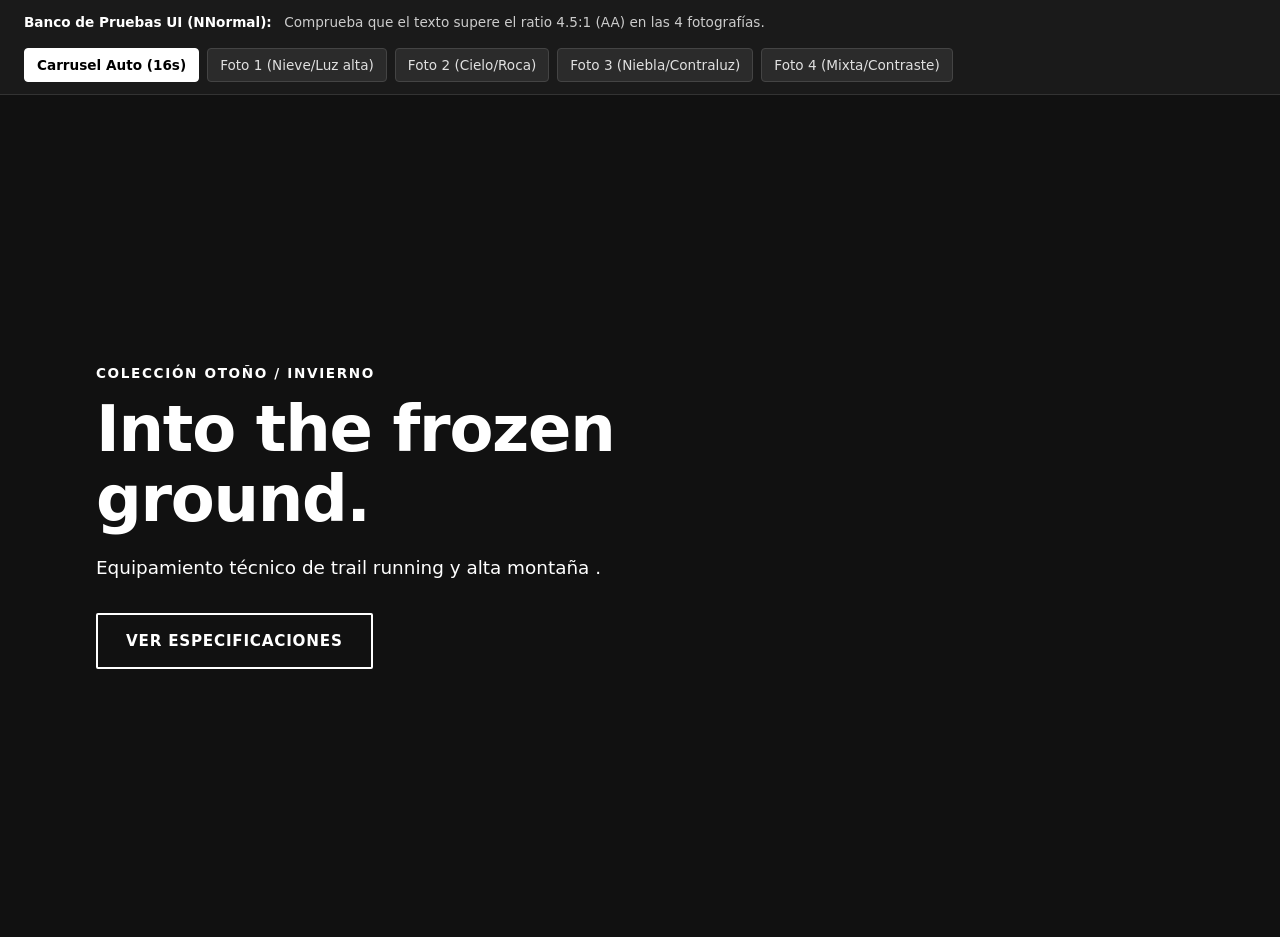
==== T2/CorreccionNNormal/index.html @ 73acdef5 "Trabajo de clase, terminar en casa" ====
<!DOCTYPE html>
<html lang="es">
<head>
  <meta charset="UTF-8">
  <meta name="viewport" content="width=device-width, initial-scale=1.0">
  <title>Reto Contraste UI — Caso NNormal (DIW)</title>
  <link rel="stylesheet" href="style00.css">
  <link rel="stylesheet" href="style01.css">
</head>
<body>

  <!-- PANEL DE CONTROL DEL LABORATORIO (Permite pausar o fijar cada foto sin JS) -->
  <header class="lab-toolbar" aria-label="Controles del escenario de pruebas">
    <div class="lab-toolbar__info">
      <strong>Banco de Pruebas UI (NNormal):</strong>
      <span>Comprueba que el texto supere el ratio 4.5:1 (AA) en las 4 fotografías.</span>
    </div>

    <fieldset class="lab-controls">
      <legend class="sr-only">Modo de visualización del fondo</legend>
      
      <label class="lab-control">
        <input type="radio" name="bg-mode" value="auto" checked>
        <span>Carrusel Auto (16s)</span>
      </label>
      <label class="lab-control">
        <input type="radio" name="bg-mode" value="1">
        <span>Foto 1 (Nieve/Luz alta)</span>
      </label>
      <label class="lab-control">
        <input type="radio" name="bg-mode" value="2">
        <span>Foto 2 (Cielo/Roca)</span>
      </label>
      <label class="lab-control">
        <input type="radio" name="bg-mode" value="3">
        <span>Foto 3 (Niebla/Contraluz)</span>
      </label>
      <label class="lab-control">
        <input type="radio" name="bg-mode" value="4">
        <span>Foto 4 (Mixta/Contraste)</span>
      </label>
    </fieldset>
  </header>

  <main>
    <!-- COMPONENTE HERO BANNER A INTERVENIR POR EL ALUMNO -->
    <section class="hero-banner" aria-labelledby="hero-title">
      
      <!-- Capas de fondo del carrusel CSS (4 fotografías reales de NNormal) -->
      <div class="hero-banner__Carousel" aria-hidden="true">
        <div class="hero-banner__slide slide-1"></div>
        <div class="hero-banner__slide slide-2"></div>
        <div class="hero-banner__slide slide-3"></div>
        <div class="hero-banner__slide slide-4"></div>
      </div>

      <!-- Bloque de contenido textual (Actualmente con problemas graves de contraste) -->
      <div class="hero-banner__content">
        <p class="hero-banner__eyebrow"><span>Colección Otoño / Invierno</span></p>
        
        <h1 id="hero-title" class="hero-banner__title">
          <span>Into the frozen ground.</span>
        </h1>
        
        <p class="hero-banner__description">
          <span>Equipamiento técnico de trail running y alta montaña .</span>
        </p>
        
        <div class="hero-banner__actions">
          <a href="#especificaciones" class="btn btn--outline">Ver especificaciones</a>
        </div>
      </div>

    </section>
  </main>

</body>
</html>
---- T2/CorreccionNNormal/style00.css ----
/* ==========================================================================
   1. CONFIGURACIÓN DE IMÁGENES Y VARIABLES BASE
   ========================================================================== */
:root {
  /* Docente: Puedes usar las rutas locales extraídas de NNormal o URLs directas */
  --img-slide-1: url('https://i.postimg.cc/7Yb33F3y/NN-landing-alpine-01-hero-ok-2000.avif'); 
  --img-slide-2: url('https://i.postimg.cc/02rYYTpB/NN-HP-Apparel-FW25-768.jpg');  
  --img-slide-3: url('https://i.postimg.cc/hPhLLkLF/NN-HP-Alpine-capsule-2000.avif');
  --img-slide-4: url('https://i.postimg.cc/SNj66BWT/NN-HP-Accessories-FW25-768.jpg');     

  --font-main: system-ui, -apple-system, BlinkMacSystemFont, "Segoe UI", Roboto, sans-serif;
  --color-white: #ffffff;
  --color-black: #111111;
}

* {
  box-sizing: border-box;
  margin: 0;
  padding: 0;
}

body {
  font-family: var(--font-main);
  background-color: var(--color-black);
  color: var(--color-white);
  line-height: 1.5;
}

.sr-only {
  position: absolute;
  width: 1px;
  height: 1px;
  overflow: hidden;
  clip: rect(0, 0, 0, 0);
  white-space: nowrap;
}

/* ==========================================================================
   2. BARRA SUPERIOR DEL LABORATORIO DE PRUEBAS (NO MODIFICAR)
   ========================================================================== */
.lab-toolbar {
  background-color: #1a1a1a;
  border-bottom: 1px solid #333;
  padding: 0.75rem 1.5rem;
  display: flex;
  flex-wrap: wrap;
  justify-content: space-between;
  align-items: center;
  gap: 1rem;
  font-size: 0.85rem;
}

.lab-toolbar__info span {
  color: #cccccc;
  margin-left: 0.5rem;
}

.lab-controls {
  border: none;
  display: flex;
  flex-wrap: wrap;
  gap: 0.5rem;
}

.lab-control {
  cursor: pointer;
}

.lab-control input {
  position: absolute;
  opacity: 0;
  pointer-events: none;
}

.lab-control span {
  display: inline-block;
  padding: 0.35rem 0.75rem;
  background-color: #2b2b2b;
  border: 1px solid #444;
  border-radius: 4px;
  color: #e0e0e0;
  font-weight: 500;
  transition: all 0.15s ease;
}

.lab-control input:checked + span {
  background-color: #ffffff;
  color: #000000;
  border-color: #ffffff;
  font-weight: 700;
}

.lab-control input:focus-visible + span {
  outline: 2px solid #ffcc00;
  outline-offset: 2px;
}

/* ==========================================================================
   3. ESCENARIO HERO BANNER Y CARRUSEL DE 4 FOTOS EN CSS PURO
   ========================================================================== */
.hero-banner {
  position: relative;
  min-height: calc(100vh - 58px);
  display: flex;
  align-items: flex-end; /* En móvil/base el texto se apoya en la parte inferior */
  justify-content: flex-start;
  padding: 3rem 1.5rem;
  overflow: hidden;
}

@media (min-width: 768px) {
  .hero-banner {
    align-items: center; /* En escritorio pasa al centro-izquierda */
    padding: 4rem 6rem;
  }
}

.hero-banner__Carousel {
  position: absolute;
  inset: 0;
  z-index: 0;
}

.hero-banner__slide {
  position: absolute;
  inset: 0;
  background-size: cover;
  background-position: center;
  opacity: 0;
  animation: crossfadeCarousel 16s infinite ease-in-out;
}

.slide-1 {
  background-image: var(--img-slide-1);
  animation-delay: 0s;
}
.slide-2 {
  background-image: var(--img-slide-2);
  animation-delay: 4s;
}
.slide-3 {
  background-image: var(--img-slide-3);
  animation-delay: 8s;
}
.slide-4 {
  background-image: var(--img-slide-4);
  animation-delay: 12s;
}

/* Animación para alternar suavemente entre las 4 fotos (4s por foto = 16s total) */
@keyframes crossfadeCarousel {
  0%, 22%   { opacity: 1; }
  25%, 97%  { opacity: 0; }
  100%      { opacity: 1; }
}

/* Lógica sin JS (:has) para que el alumno pueda fijar una foto concreta al auditar */
body:has(input[name="bg-mode"]:not([value="auto"]):checked) .hero-banner__slide {
  animation: none;
  opacity: 0;
}
body:has(input[value="1"]:checked) .slide-1,
body:has(input[value="2"]:checked) .slide-2,
body:has(input[value="3"]:checked) .slide-3,
body:has(input[value="4"]:checked) .slide-4 {
  opacity: 1;
}

/* ==========================================================================
   4. CONTENIDO TEXTUAL (ESTADO INICIAL CON FALLO DE CONTRASTE WCAG)
   ========================================================================== */
.hero-banner__content {
  position: relative;
  z-index: 2;
  max-width: 620px;
  color: var(--color-white); /* Blanco puro directo sobre la foto sin protección */
}

.hero-banner__eyebrow {
  text-transform: uppercase;
  letter-spacing: 0.12em;
  font-size: 0.85rem;
  font-weight: 700;
  margin-bottom: 0.75rem;
}

.hero-banner__title {
  font-size: clamp(2.25rem, 5vw, 4rem);
  font-weight: 800;
  line-height: 1.08;
  margin-bottom: 1.25rem;
  letter-spacing: -0.02em;
}

.hero-banner__description {
  font-size: clamp(1rem, 1.5vw, 1.15rem);
  font-weight: 400;
  margin-bottom: 2rem;
  max-width: 54ch;
}

.hero-banner__actions {
  display: flex;
  flex-wrap: wrap;
  gap: 1rem;
}

.btn {
  display: inline-block;
  padding: 0.9rem 1.75rem;
  font-size: 0.95rem;
  font-weight: 700;
  text-decoration: none;
  text-transform: uppercase;
  letter-spacing: 0.05em;
  border-radius: 2px;
  transition: transform 0.15s ease;
}

.btn--primary {
  background-color: var(--color-white);
  color: var(--color-black);
  border: 2px solid var(--color-white);
}

/* Botón secundario transparente: falla sobre fondos claros */
.btn--outline {
  background-color: transparent;
  color: var(--color-white);
  border: 2px solid var(--color-white);
}
---- T2/CorreccionNNormal/style01.css ----
/* ==========================================================================
   5. ZONA DE TRABAJO DEL ALUMNO (AÑADE AQUÍ TUS SOLUCIONES DE ACCESIBILIDAD)
   ========================================================================== */
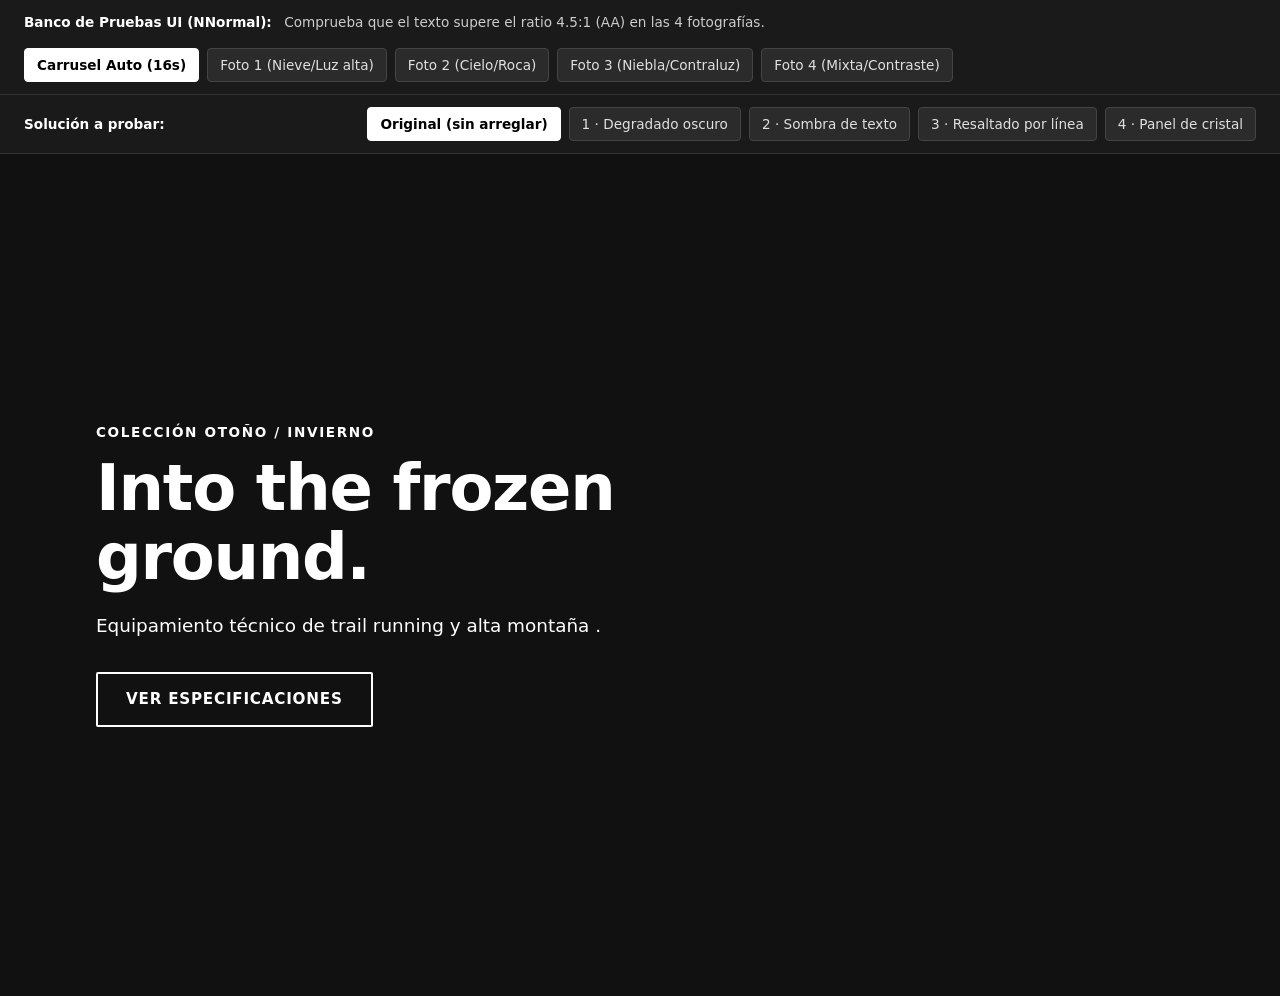
==== commit 99ef0111: "Tarea NNormal 2" ====
--- a/T2/CorreccionNNormal/index.html
+++ b/T2/CorreccionNNormal/index.html
@@ -42,6 +42,36 @@
     </fieldset>
   </header>
 
+  <!-- SELECTOR DE SOLUCIONES (solo banco de pruebas): activa cada propuesta con :has() en style01.css, sin JS -->
+  <div class="lab-toolbar lab-toolbar--solutions">
+    <strong>Solución a probar:</strong>
+
+    <fieldset class="lab-controls">
+      <legend class="sr-only">Solución de contraste aplicada al hero</legend>
+
+      <label class="lab-control">
+        <input type="radio" name="solution" id="sol-0" value="0" checked>
+        <span>Original (sin arreglar)</span>
+      </label>
+      <label class="lab-control">
+        <input type="radio" name="solution" id="sol-1" value="1">
+        <span>1 · Degradado oscuro</span>
+      </label>
+      <label class="lab-control">
+        <input type="radio" name="solution" id="sol-2" value="2">
+        <span>2 · Sombra de texto</span>
+      </label>
+      <label class="lab-control">
+        <input type="radio" name="solution" id="sol-3" value="3">
+        <span>3 · Resaltado por línea</span>
+      </label>
+      <label class="lab-control">
+        <input type="radio" name="solution" id="sol-4" value="4">
+        <span>4 · Panel de cristal</span>
+      </label>
+    </fieldset>
+  </div>
+
   <main>
     <!-- COMPONENTE HERO BANNER A INTERVENIR POR EL ALUMNO -->
     <section class="hero-banner" aria-labelledby="hero-title">
--- a/T2/CorreccionNNormal/style01.css
+++ b/T2/CorreccionNNormal/style01.css
@@ -1,3 +1,82 @@
 /* ==========================================================================
-   5. ZONA DE TRABAJO DEL ALUMNO (AÑADE AQUÍ TUS SOLUCIONES DE ACCESIBILIDAD)
-   ========================================================================== */+   5. ZONA DE TRABAJO: 4 SOLUCIONES DE CONTRASTE (CSS PURO)
+   Se activan con el selector "Solución a probar" del index.html.
+   Idea clave: negro con opacidad .6 sobre blanco puro da 5.7:1 (pasa AA).
+   ========================================================================== */
+
+/* --------------------------------------------------------------------------
+   1 · DEGRADADO OSCURO
+   Capa entre la foto (z-index 0) y el texto (z-index 2).
+   -------------------------------------------------------------------------- */
+/* Móvil: el texto está abajo */
+body:has(#sol-1:checked) .hero-banner::after {
+  content: "";
+  position: absolute;
+  inset: 0;
+  z-index: 1;
+  background: linear-gradient(to top, rgba(0, 0, 0, 0.65) 80%, transparent);
+}
+
+/* Escritorio: el texto está a la izquierda (nunca pasa de ~720px) */
+@media (min-width: 768px) {
+  body:has(#sol-1:checked) .hero-banner::after {
+    background: linear-gradient(to right, rgba(0, 0, 0, 0.65) 760px, transparent 1100px);
+  }
+}
+
+/* --------------------------------------------------------------------------
+   2 · SOMBRA DE TEXTO
+   -------------------------------------------------------------------------- */
+body:has(#sol-2:checked) .hero-banner__content {
+  text-shadow: 0 0 4px #000, 0 0 12px #000;
+}
+
+/* --------------------------------------------------------------------------
+   3 · RESALTADO POR LÍNEA (usa los <span> del HTML)
+   -------------------------------------------------------------------------- */
+body:has(#sol-3:checked) .hero-banner__title {
+  line-height: 1.35; /* para que las tiras no se pisen */
+}
+
+body:has(#sol-3:checked) .hero-banner__content span,
+body:has(#sol-3:checked) .btn--outline {
+  background: rgba(0, 0, 0, 0.75);
+}
+
+body:has(#sol-3:checked) .hero-banner__content span {
+  padding: 0.05em 0.5em;
+  -webkit-box-decoration-break: clone; /* repite el padding en cada línea */
+  box-decoration-break: clone;
+}
+
+/* --------------------------------------------------------------------------
+   4 · PANEL DE CRISTAL
+   -------------------------------------------------------------------------- */
+body:has(#sol-4:checked) .hero-banner__content {
+  padding: 2rem;
+  background: rgba(0, 0, 0, 0.6);
+  -webkit-backdrop-filter: blur(10px); /* Safari */
+  backdrop-filter: blur(10px);
+}
+
+/* --------------------------------------------------------------------------
+   prefers-contrast: more → cada solución se refuerza
+   -------------------------------------------------------------------------- */
+@media (prefers-contrast: more) {
+  body:has(#sol-1:checked) .hero-banner::after {
+    background: rgba(0, 0, 0, 0.85);
+  }
+
+  body:has(#sol-2:checked) .hero-banner__content {
+    text-shadow: 0 0 3px #000, 0 0 8px #000, 0 0 16px #000;
+  }
+
+  body:has(#sol-3:checked) .hero-banner__content span,
+  body:has(#sol-3:checked) .btn--outline {
+    background: #000;
+  }
+
+  body:has(#sol-4:checked) .hero-banner__content {
+    background: #000;
+  }
+}
